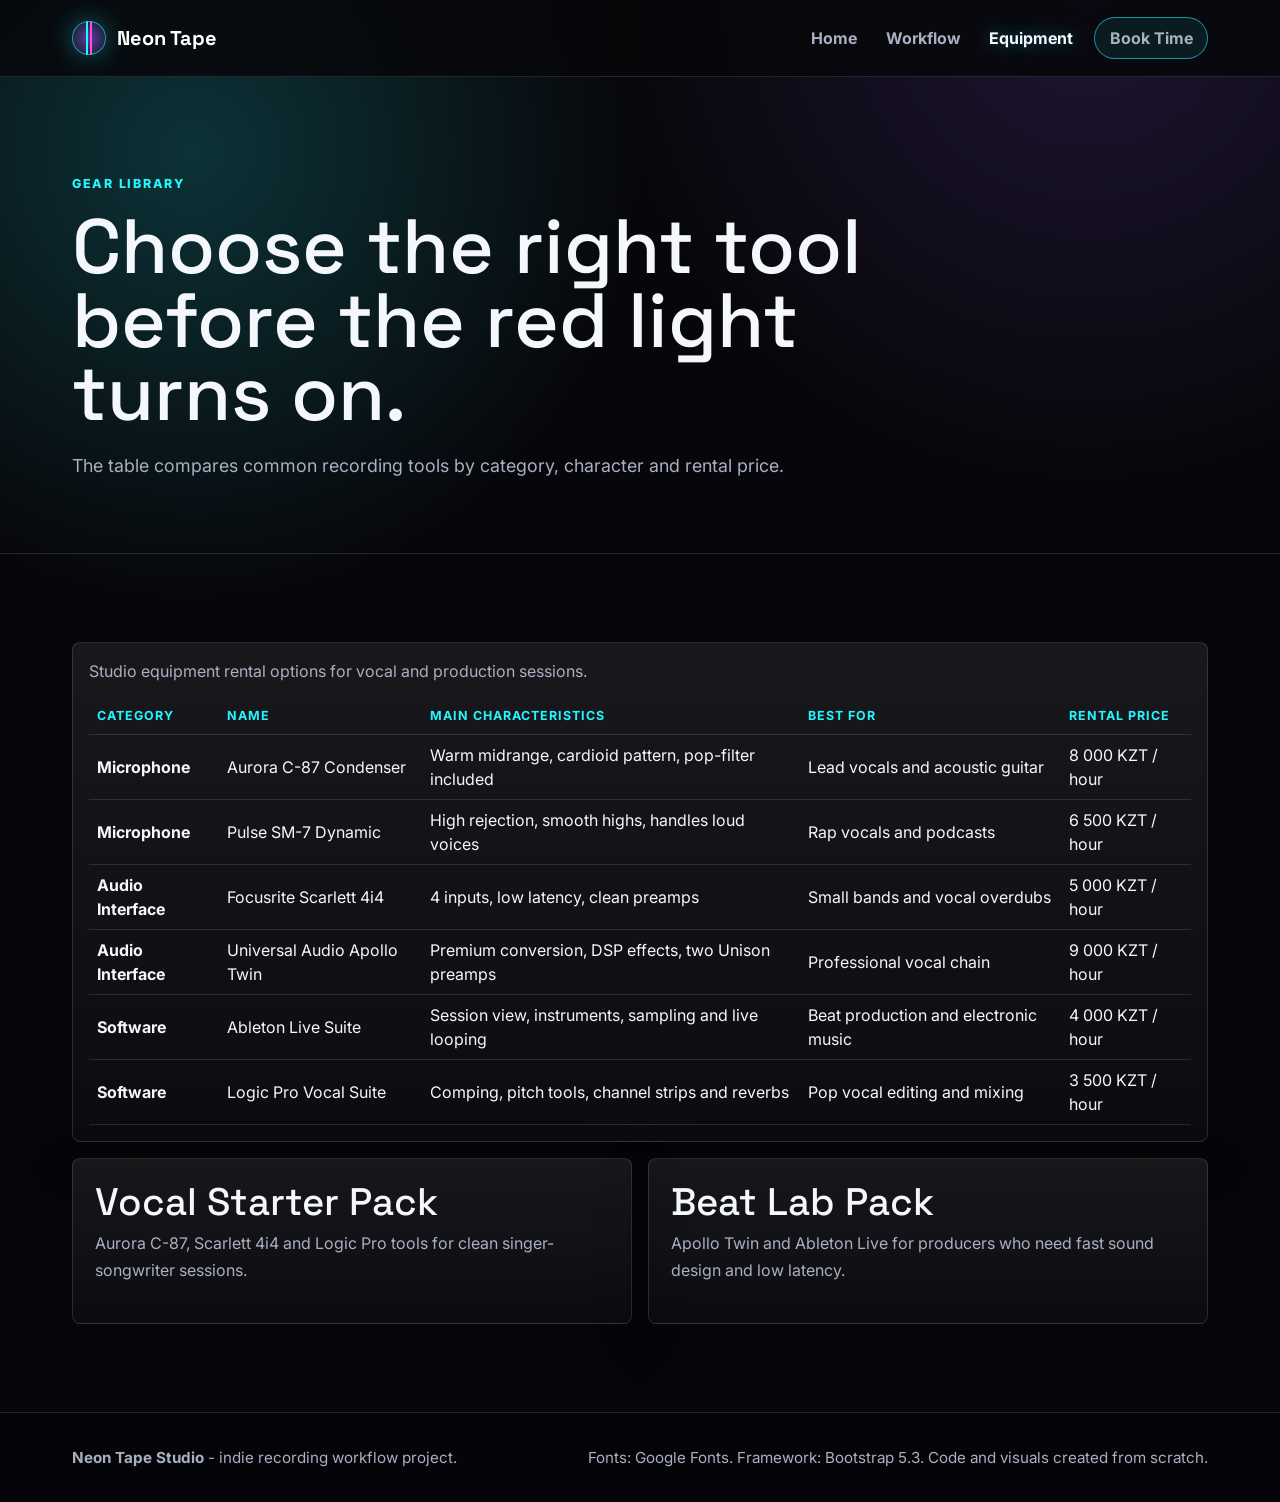
==== equipment.html @ 38cf39bc "Initial midterm website" ====
﻿<!doctype html>
<html lang="en">
<head>
  <!-- Equipment page metadata: the title helps users and browser tabs identify the page. -->
  <meta charset="utf-8">
  <meta name="viewport" content="width=device-width, initial-scale=1">
  <meta name="description" content="Compare microphones, audio interfaces and software rentals at Neon Tape Studio.">
  <title>Equipment | Neon Tape Studio</title>
  <link rel="preconnect" href="https://fonts.googleapis.com">
  <link rel="preconnect" href="https://fonts.gstatic.com" crossorigin>
  <link href="https://fonts.googleapis.com/css2?family=Inter:wght@400;500;600;700;800&family=Space+Grotesk:wght@500;600;700&display=swap" rel="stylesheet">
  <link href="https://cdn.jsdelivr.net/npm/bootstrap@5.3.3/dist/css/bootstrap.min.css" rel="stylesheet">
  <link rel="stylesheet" href="style.css">
</head>
<body>
  <!-- Shared navigation: repeated manually to meet the static-site requirement. -->
  <header class="site-header">
    <nav class="navbar navbar-expand-lg navbar-dark" aria-label="Main navigation">
      <div class="container">
        <a class="navbar-brand brand-mark" href="index.html">
          <span class="brand-icon" aria-hidden="true"></span>
          <span>Neon Tape</span>
        </a>
        <button class="navbar-toggler" type="button" data-bs-toggle="collapse" data-bs-target="#mainNavigation" aria-controls="mainNavigation" aria-expanded="false" aria-label="Toggle navigation">
          <span class="navbar-toggler-icon"></span>
        </button>
        <div class="collapse navbar-collapse" id="mainNavigation">
          <ul class="navbar-nav ms-auto align-items-lg-center">
            <li class="nav-item"><a class="nav-link" href="index.html">Home</a></li>
            <li class="nav-item"><a class="nav-link" href="workflow.html">Workflow</a></li>
            <li class="nav-item"><a class="nav-link active" aria-current="page" href="equipment.html">Equipment</a></li>
            <li class="nav-item"><a class="nav-link nav-cta" href="booking.html">Book Time</a></li>
          </ul>
        </div>
      </div>
    </nav>
  </header>

  <main>
    <!-- Page hero summarizes what the comparison table is for. -->
    <section class="page-hero">
      <div class="container">
        <p class="eyebrow">Gear library</p>
        <h1>Choose the right tool before the red light turns on.</h1>
        <p class="page-intro">The table compares common recording tools by category, character and rental price.</p>
      </div>
    </section>

    <!-- Table section: semantic table is required and fits equipment comparison naturally. -->
    <section class="section-block">
      <div class="container">
        <div class="table-card">
          <div class="table-responsive">
            <table class="table equipment-table align-middle">
              <caption>Studio equipment rental options for vocal and production sessions.</caption>
              <thead>
                <tr>
                  <th scope="col">Category</th>
                  <th scope="col">Name</th>
                  <th scope="col">Main characteristics</th>
                  <th scope="col">Best for</th>
                  <th scope="col">Rental price</th>
                </tr>
              </thead>
              <tbody>
                <tr>
                  <th scope="row">Microphone</th>
                  <td>Aurora C-87 Condenser</td>
                  <td>Warm midrange, cardioid pattern, pop-filter included</td>
                  <td>Lead vocals and acoustic guitar</td>
                  <td>8 000 KZT / hour</td>
                </tr>
                <tr>
                  <th scope="row">Microphone</th>
                  <td>Pulse SM-7 Dynamic</td>
                  <td>High rejection, smooth highs, handles loud voices</td>
                  <td>Rap vocals and podcasts</td>
                  <td>6 500 KZT / hour</td>
                </tr>
                <tr>
                  <th scope="row">Audio Interface</th>
                  <td>Focusrite Scarlett 4i4</td>
                  <td>4 inputs, low latency, clean preamps</td>
                  <td>Small bands and vocal overdubs</td>
                  <td>5 000 KZT / hour</td>
                </tr>
                <tr>
                  <th scope="row">Audio Interface</th>
                  <td>Universal Audio Apollo Twin</td>
                  <td>Premium conversion, DSP effects, two Unison preamps</td>
                  <td>Professional vocal chain</td>
                  <td>9 000 KZT / hour</td>
                </tr>
                <tr>
                  <th scope="row">Software</th>
                  <td>Ableton Live Suite</td>
                  <td>Session view, instruments, sampling and live looping</td>
                  <td>Beat production and electronic music</td>
                  <td>4 000 KZT / hour</td>
                </tr>
                <tr>
                  <th scope="row">Software</th>
                  <td>Logic Pro Vocal Suite</td>
                  <td>Comping, pitch tools, channel strips and reverbs</td>
                  <td>Pop vocal editing and mixing</td>
                  <td>3 500 KZT / hour</td>
                </tr>
              </tbody>
            </table>
          </div>
        </div>

        <!-- Supporting cards use Flexbox to show package suggestions under the table. -->
        <div class="gear-packages">
          <article>
            <h2>Vocal Starter Pack</h2>
            <p>Aurora C-87, Scarlett 4i4 and Logic Pro tools for clean singer-songwriter sessions.</p>
          </article>
          <article>
            <h2>Beat Lab Pack</h2>
            <p>Apollo Twin and Ableton Live for producers who need fast sound design and low latency.</p>
          </article>
        </div>
      </div>
    </section>
  </main>

  <footer class="site-footer">
    <div class="container footer-grid">
      <p><strong>Neon Tape Studio</strong> - indie recording workflow project.</p>
      <p>Fonts: Google Fonts. Framework: Bootstrap 5.3. Code and visuals created from scratch.</p>
    </div>
  </footer>

  <script src="https://cdn.jsdelivr.net/npm/bootstrap@5.3.3/dist/js/bootstrap.bundle.min.js"></script>
</body>
</html>
---- style.css ----
﻿/* =========================
   Global Design System
   ========================= */

/* CSS variables make the color palette reusable and easy to explain during defense. */
:root {
  --bg: #07070b;
  --surface: #11121a;
  --surface-soft: #171925;
  --line: rgba(255, 255, 255, 0.12);
  --text: #f4f7fb;
  --muted: #a8b0c2;
  --cyan: #24f6ff;
  --violet: #9b5cff;
  --pink: #ff4fd8;
  --success: #7cffc4;
  --shadow: 0 24px 70px rgba(0, 0, 0, 0.45);
  --radius: 8px;
}

/* Border-box prevents padding and borders from causing unexpected horizontal overflow. */
* {
  box-sizing: border-box;
}

html {
  scroll-behavior: smooth;
}

body {
  margin: 0;
  overflow-x: hidden;
  color: var(--text);
  font-family: "Inter", Arial, sans-serif;
  background:
    radial-gradient(circle at 15% 10%, rgba(36, 246, 255, 0.18), transparent 28rem),
    radial-gradient(circle at 85% 0%, rgba(155, 92, 255, 0.16), transparent 30rem),
    var(--bg);
}

img,
svg {
  max-width: 100%;
}

a {
  color: inherit;
}

p {
  color: var(--muted);
  line-height: 1.7;
}

h1,
h2,
h3,
.navbar-brand {
  font-family: "Space Grotesk", Arial, sans-serif;
}

h1 {
  font-size: clamp(2.45rem, 6vw, 5.35rem);
  line-height: 0.96;
  max-width: 920px;
}

h2 {
  font-size: clamp(1.8rem, 3vw, 3rem);
  line-height: 1.05;
}

h3 {
  font-size: 1.18rem;
}

/* =========================
   Shared Header and Footer
   ========================= */

/* Sticky translucent header creates a modern studio-app feeling and keeps navigation available. */
.site-header {
  position: sticky;
  top: 0;
  z-index: 20;
  border-bottom: 1px solid var(--line);
  background: rgba(7, 7, 11, 0.86);
  backdrop-filter: blur(18px);
}

.navbar {
  padding: 1rem 0;
}

.brand-mark {
  display: inline-flex;
  align-items: center;
  gap: 0.7rem;
  font-weight: 700;
  letter-spacing: 0;
}

/* Small animated-looking brand symbol made from CSS instead of an image template. */
.brand-icon {
  width: 2.1rem;
  height: 2.1rem;
  border: 1px solid rgba(36, 246, 255, 0.55);
  border-radius: 50%;
  background:
    linear-gradient(90deg, transparent 42%, var(--cyan) 42% 48%, transparent 48% 52%, var(--pink) 52% 58%, transparent 58%),
    radial-gradient(circle, rgba(155, 92, 255, 0.6), rgba(36, 246, 255, 0.08));
  box-shadow: 0 0 26px rgba(36, 246, 255, 0.35);
}

.navbar-dark .navbar-nav .nav-link {
  color: var(--muted);
  font-weight: 700;
  padding-inline: 0.9rem;
  transition: color 0.2s ease, text-shadow 0.2s ease;
}

.navbar-dark .navbar-nav .nav-link:hover,
.navbar-dark .navbar-nav .nav-link.active {
  color: var(--text);
  text-shadow: 0 0 18px rgba(36, 246, 255, 0.45);
}

/* CTA link customizes Bootstrap nav styling so it does not look default. */
.nav-cta {
  margin-left: 0.4rem;
  border: 1px solid rgba(36, 246, 255, 0.55);
  border-radius: 999px;
  background: rgba(36, 246, 255, 0.08);
}

.site-footer {
  border-top: 1px solid var(--line);
  padding: 2rem 0;
  background: #050509;
}

.footer-grid {
  display: flex;
  justify-content: space-between;
  gap: 1rem;
  flex-wrap: wrap;
}

.footer-grid p {
  margin: 0;
  font-size: 0.95rem;
}

/* =========================
   Reusable Components
   ========================= */

.section-block {
  padding: 5.5rem 0;
}

.section-muted {
  background: rgba(255, 255, 255, 0.03);
  border-block: 1px solid var(--line);
}

.section-heading {
  max-width: 760px;
  margin-bottom: 2.25rem;
}

.eyebrow {
  margin-bottom: 1rem;
  color: var(--cyan);
  font-size: 0.78rem;
  font-weight: 800;
  letter-spacing: 0.14em;
  text-transform: uppercase;
}

.lead-copy,
.hero-text,
.page-intro {
  font-size: 1.12rem;
}

/* Buttons start from Bootstrap classes but receive a custom neon identity here. */
.btn-neon,
.btn-ghost {
  border-radius: 999px;
  font-weight: 800;
  transition: transform 0.22s ease, box-shadow 0.22s ease, border-color 0.22s ease;
}

.btn-neon {
  border: 0;
  color: #050509;
  background: linear-gradient(135deg, var(--cyan), var(--violet));
  box-shadow: 0 16px 40px rgba(36, 246, 255, 0.18);
}

.btn-ghost {
  border: 1px solid rgba(255, 255, 255, 0.22);
  color: var(--text);
  background: rgba(255, 255, 255, 0.05);
}

.btn-neon:hover,
.btn-ghost:hover {
  transform: translateY(-3px);
  border-color: rgba(36, 246, 255, 0.75);
  box-shadow: 0 20px 48px rgba(155, 92, 255, 0.28);
}

/* =========================
   Home Page
   ========================= */

.hero-section {
  min-height: calc(100vh - 74px);
  display: flex;
  align-items: center;
  padding: 5rem 0 4rem;
}

.hero-text {
  max-width: 680px;
  margin: 1.5rem 0 2rem;
}

/* Studio console is the memorable visual solution: a custom CSS illustration, not a template. */
.studio-console {
  position: relative;
  padding: 1.2rem;
  border: 1px solid rgba(255, 255, 255, 0.14);
  border-radius: var(--radius);
  background:
    linear-gradient(145deg, rgba(255, 255, 255, 0.08), rgba(255, 255, 255, 0.02)),
    #10121b;
  box-shadow: var(--shadow), inset 0 0 0 1px rgba(36, 246, 255, 0.08);
}

.console-top {
  display: grid;
  grid-template-columns: repeat(4, 1fr);
  gap: 0.7rem;
  margin-bottom: 1rem;
}

.console-top span {
  height: 4.2rem;
  border-radius: 6px;
  background:
    linear-gradient(180deg, rgba(36, 246, 255, 0.3), rgba(155, 92, 255, 0.08)),
    repeating-linear-gradient(90deg, transparent 0 12px, rgba(255, 255, 255, 0.1) 12px 13px);
}

.waveform {
  display: flex;
  align-items: center;
  justify-content: center;
  gap: 0.55rem;
  min-height: 9rem;
  margin-bottom: 1rem;
  border: 1px solid var(--line);
  border-radius: var(--radius);
  background: rgba(0, 0, 0, 0.2);
}

.waveform i {
  width: 0.7rem;
  border-radius: 999px;
  background: linear-gradient(180deg, var(--cyan), var(--pink));
  box-shadow: 0 0 24px rgba(36, 246, 255, 0.42);
}

/* Different heights make the static waveform feel musical and less repetitive. */
.waveform i:nth-child(1) { height: 3rem; }
.waveform i:nth-child(2) { height: 6rem; }
.waveform i:nth-child(3) { height: 4.5rem; }
.waveform i:nth-child(4) { height: 7.5rem; }
.waveform i:nth-child(5) { height: 5rem; }
.waveform i:nth-child(6) { height: 8rem; }
.waveform i:nth-child(7) { height: 4rem; }
.waveform i:nth-child(8) { height: 6.5rem; }

.fader-grid {
  display: grid;
  grid-template-columns: repeat(6, 1fr);
  gap: 0.7rem;
}

.fader-grid span {
  height: 8rem;
  border-radius: 999px;
  background:
    linear-gradient(180deg, transparent 15%, rgba(255, 255, 255, 0.14) 15% 85%, transparent 85%),
    radial-gradient(circle at center 62%, var(--cyan) 0 0.45rem, transparent 0.5rem);
}

.console-label {
  margin: 1rem 0 0;
  color: var(--success);
  font-weight: 800;
}

.feature-card,
.workflow-card,
.booking-form,
.booking-panel,
.table-card,
.gear-packages article {
  border: 1px solid var(--line);
  border-radius: var(--radius);
  background: linear-gradient(180deg, rgba(255, 255, 255, 0.075), rgba(255, 255, 255, 0.025));
  box-shadow: 0 18px 55px rgba(0, 0, 0, 0.24);
}

.feature-card {
  min-height: 100%;
  padding: 1.5rem;
  transition: transform 0.22s ease, border-color 0.22s ease;
}

.feature-card:hover {
  transform: translateY(-6px);
  border-color: rgba(36, 246, 255, 0.6);
}

.feature-number {
  display: inline-block;
  margin-bottom: 2rem;
  color: var(--pink);
  font-weight: 800;
}

/* =========================
   Inner Page Hero
   ========================= */

.page-hero {
  padding: 6rem 0 3.5rem;
  border-bottom: 1px solid var(--line);
}

.page-intro {
  max-width: 720px;
  margin-top: 1.25rem;
}

/* =========================
   Workflow Page
   ========================= */

/* CSS Grid creates a responsive timeline without changing HTML order. */
.workflow-grid {
  display: grid;
  grid-template-columns: repeat(6, 1fr);
  gap: 1rem;
}

.workflow-card {
  grid-column: span 3;
  padding: 1.5rem;
  transition: transform 0.22s ease, border-color 0.22s ease;
}

.workflow-card-wide {
  grid-column: span 6;
}

.workflow-card:hover {
  transform: translateY(-5px);
  border-color: rgba(155, 92, 255, 0.7);
}

.step-tag {
  display: inline-flex;
  margin-bottom: 1rem;
  padding: 0.35rem 0.7rem;
  border: 1px solid rgba(36, 246, 255, 0.38);
  border-radius: 999px;
  color: var(--cyan);
  font-size: 0.78rem;
  font-weight: 800;
}

.workflow-card ul,
.booking-panel ul {
  margin: 1rem 0 0;
  padding-left: 1.2rem;
  color: var(--muted);
  line-height: 1.8;
}

/* =========================
   Equipment Page
   ========================= */

.table-card {
  padding: 1rem;
}

.equipment-table {
  margin: 0;
  color: var(--text);
  --bs-table-bg: transparent;
  --bs-table-color: var(--text);
  --bs-table-border-color: rgba(255, 255, 255, 0.12);
  --bs-table-striped-bg: rgba(255, 255, 255, 0.04);
}

.equipment-table caption {
  caption-side: top;
  color: var(--muted);
  padding: 0 0 1rem;
}

.equipment-table thead th {
  color: var(--cyan);
  text-transform: uppercase;
  font-size: 0.78rem;
  letter-spacing: 0.08em;
}

.equipment-table tbody tr:hover {
  background: rgba(36, 246, 255, 0.06);
}

.gear-packages {
  display: flex;
  gap: 1rem;
  margin-top: 1rem;
}

.gear-packages article {
  flex: 1;
  padding: 1.4rem;
}

/* =========================
   Booking Page
   ========================= */

.booking-form,
.booking-panel {
  padding: 1.5rem;
}

.form-label {
  color: var(--text);
  font-weight: 800;
}

/* Bootstrap form fields are restyled to match the neon studio palette. */
.form-control,
.form-select {
  border: 1px solid rgba(255, 255, 255, 0.16);
  color: var(--text);
  background-color: rgba(0, 0, 0, 0.24);
}

.form-control:focus,
.form-select:focus {
  border-color: var(--cyan);
  color: var(--text);
  background-color: rgba(0, 0, 0, 0.36);
  box-shadow: 0 0 0 0.25rem rgba(36, 246, 255, 0.12);
}

.form-control::placeholder {
  color: rgba(168, 176, 194, 0.72);
}

.booking-panel {
  position: sticky;
  top: 6.5rem;
}

/* =========================
   Custom Media Queries
   ========================= */

/* Tablet breakpoint: reduces spacing and keeps cards readable at 768px. */
@media (max-width: 991.98px) {
  .navbar-nav {
    padding-top: 1rem;
  }

  .nav-cta {
    display: inline-block;
    margin: 0.4rem 0 0;
  }

  .hero-section {
    min-height: auto;
    padding-top: 4rem;
  }

  .workflow-card,
  .workflow-card-wide {
    grid-column: span 6;
  }

  .booking-panel {
    position: static;
  }
}

/* Mobile breakpoint: tuned for 375px screens with no horizontal scrolling. */
@media (max-width: 575.98px) {
  .section-block {
    padding: 3.5rem 0;
  }

  .page-hero {
    padding: 4rem 0 2.5rem;
  }

  .hero-actions .btn {
    width: 100%;
  }

  .console-top {
    grid-template-columns: repeat(2, 1fr);
  }

  .fader-grid {
    grid-template-columns: repeat(3, 1fr);
  }

  .gear-packages,
  .footer-grid {
    flex-direction: column;
  }

  .booking-form,
  .booking-panel,
  .workflow-card,
  .feature-card {
    padding: 1.15rem;
  }
}

/* Wide desktop breakpoint: keeps long lines elegant at 1280px and larger. */
@media (min-width: 1200px) {
  .container {
    max-width: 1160px;
  }
}
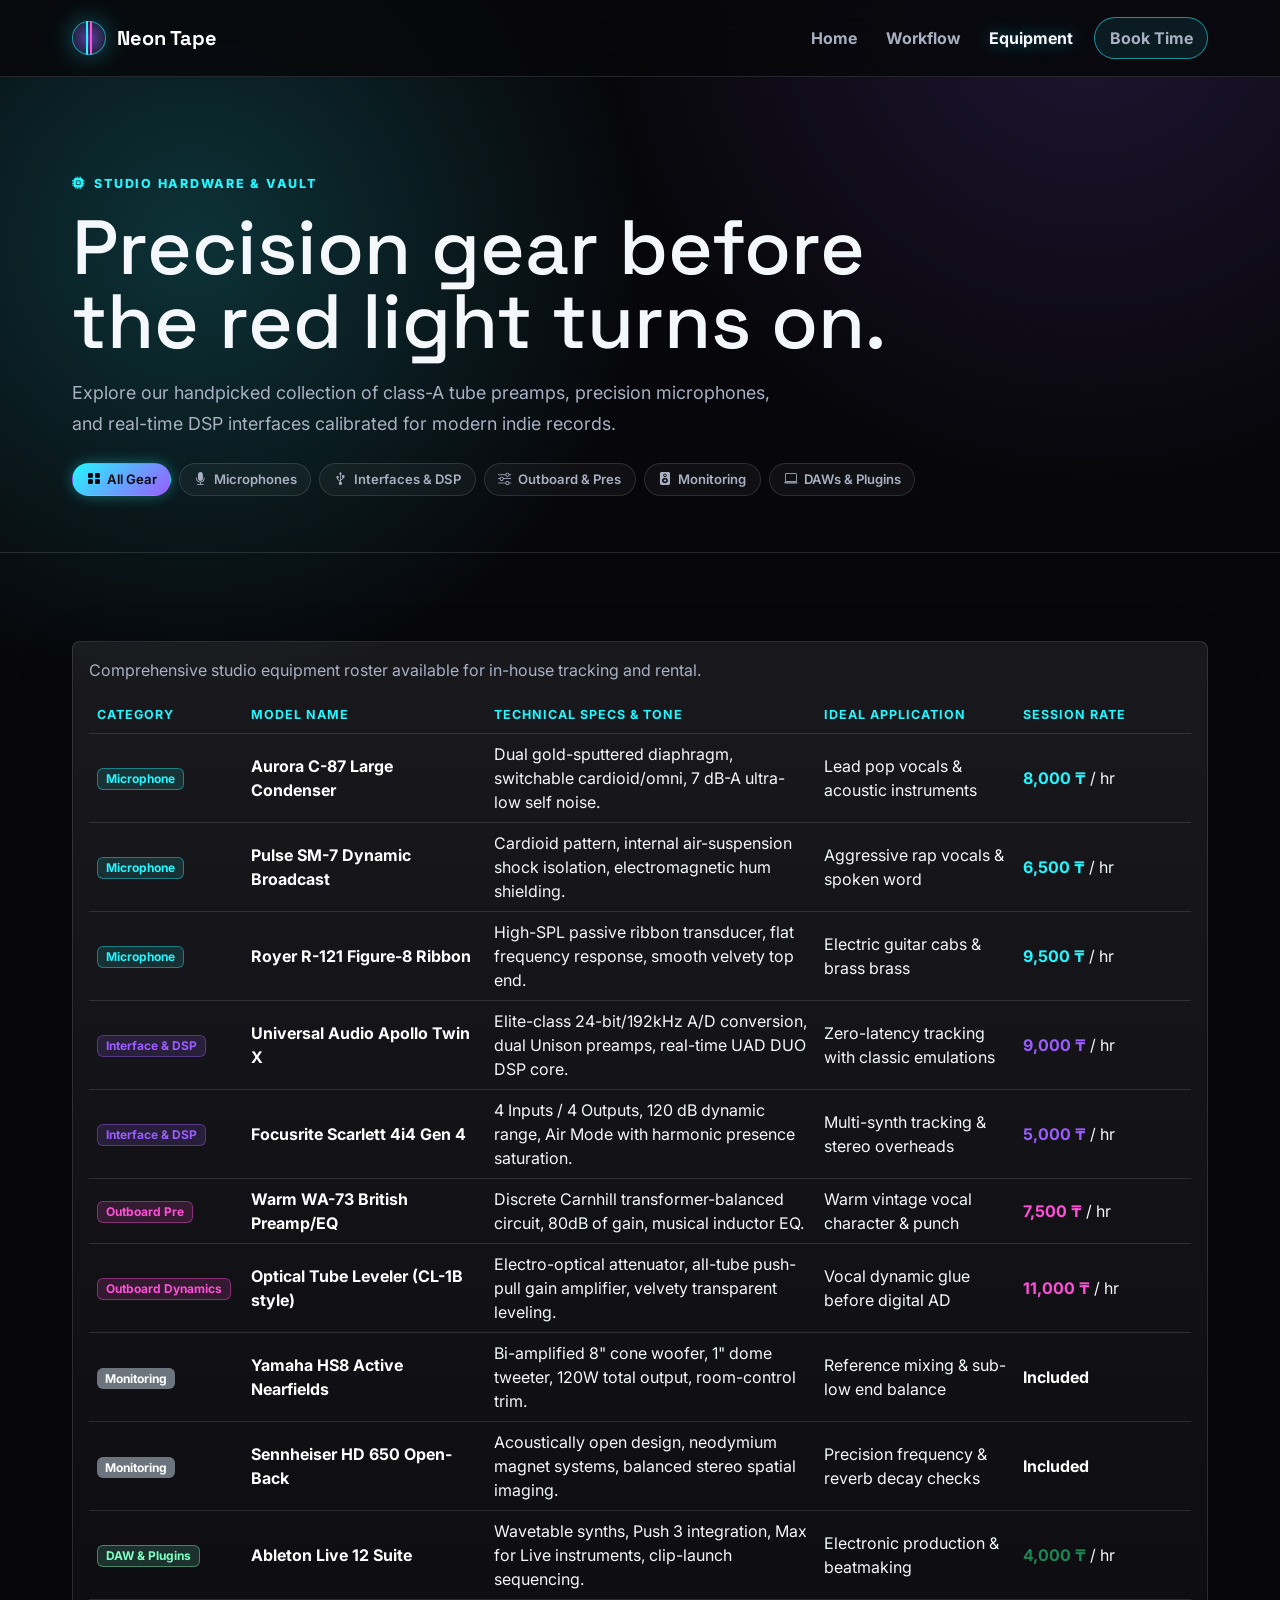
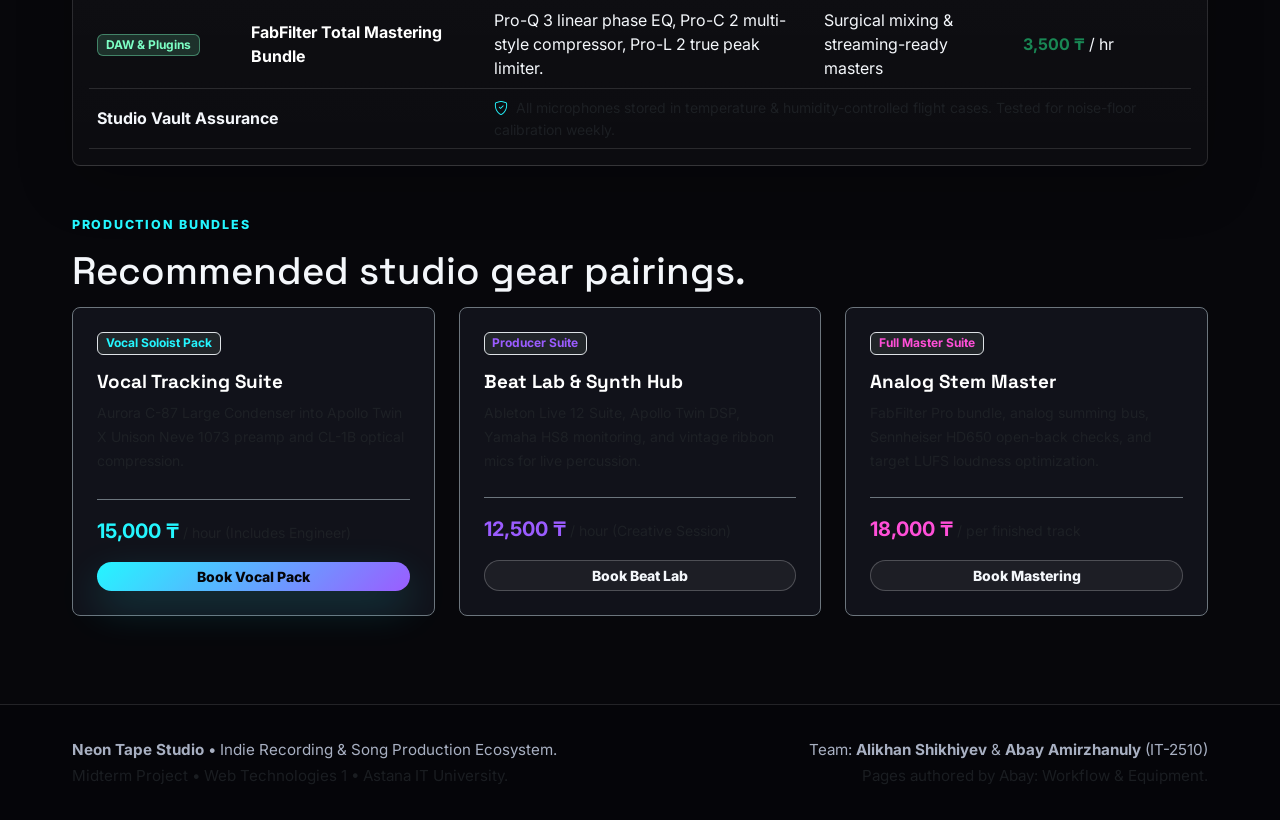
==== commit 4d4f008c: "feat(workflow, equipment): complete recording workflow pipeline, equipment vault, and category filte" ====
--- a/equipment.html
+++ b/equipment.html
@@ -1,19 +1,29 @@
-﻿<!doctype html>
+<!doctype html>
 <html lang="en">
 <head>
-  <!-- Equipment page metadata: the title helps users and browser tabs identify the page. -->
+  <!-- Equipment page metadata -->
   <meta charset="utf-8">
   <meta name="viewport" content="width=device-width, initial-scale=1">
-  <meta name="description" content="Compare microphones, audio interfaces and software rentals at Neon Tape Studio.">
-  <title>Equipment | Neon Tape Studio</title>
+  <meta name="description" content="Compare studio microphones, analog preamps, DSP audio interfaces and software DAWs at Neon Tape Studio.">
+  <title>Equipment &amp; Hardware Vault | Neon Tape Studio</title>
+  
+  <!-- Google Fonts: Space Grotesk & Inter -->
   <link rel="preconnect" href="https://fonts.googleapis.com">
   <link rel="preconnect" href="https://fonts.gstatic.com" crossorigin>
   <link href="https://fonts.googleapis.com/css2?family=Inter:wght@400;500;600;700;800&family=Space+Grotesk:wght@500;600;700&display=swap" rel="stylesheet">
+  
+  <!-- Bootstrap 5.3 CDN -->
   <link href="https://cdn.jsdelivr.net/npm/bootstrap@5.3.3/dist/css/bootstrap.min.css" rel="stylesheet">
+  
+  <!-- Bootstrap Icons CDN -->
+  <link rel="stylesheet" href="https://cdn.jsdelivr.net/npm/bootstrap-icons@1.11.3/font/bootstrap-icons.min.css">
+  
+  <!-- One shared custom stylesheet -->
   <link rel="stylesheet" href="style.css">
 </head>
 <body>
-  <!-- Shared navigation: repeated manually to meet the static-site requirement. -->
+
+  <!-- Shared navigation -->
   <header class="site-header">
     <nav class="navbar navbar-expand-lg navbar-dark" aria-label="Main navigation">
       <div class="container">
@@ -37,101 +47,245 @@
   </header>
 
   <main>
-    <!-- Page hero summarizes what the comparison table is for. -->
+    <!-- Page hero -->
     <section class="page-hero">
       <div class="container">
-        <p class="eyebrow">Gear library</p>
-        <h1>Choose the right tool before the red light turns on.</h1>
-        <p class="page-intro">The table compares common recording tools by category, character and rental price.</p>
+        <p class="eyebrow"><i class="bi bi-cpu-fill me-1"></i> Studio Hardware &amp; Vault</p>
+        <h1>Precision gear before the red light turns on.</h1>
+        <p class="page-intro">
+          Explore our handpicked collection of class-A tube preamps, precision microphones, and real-time DSP interfaces calibrated for modern indie records.
+        </p>
+
+        <!-- Category Filter Pills (Interactive JS Filter) -->
+        <div class="filter-toolbar mt-4 d-flex gap-2 flex-wrap" role="toolbar" aria-label="Equipment filter categories">
+          <button type="button" class="btn btn-sm btn-filter active" onclick="filterGear('all', this)"><i class="bi bi-grid-fill me-1"></i> All Gear</button>
+          <button type="button" class="btn btn-sm btn-filter" onclick="filterGear('mic', this)"><i class="bi bi-mic-fill me-1"></i> Microphones</button>
+          <button type="button" class="btn btn-sm btn-filter" onclick="filterGear('interface', this)"><i class="bi bi-usb-symbol me-1"></i> Interfaces &amp; DSP</button>
+          <button type="button" class="btn btn-sm btn-filter" onclick="filterGear('outboard', this)"><i class="bi bi-sliders me-1"></i> Outboard &amp; Pres</button>
+          <button type="button" class="btn btn-sm btn-filter" onclick="filterGear('monitors', this)"><i class="bi bi-speaker-fill me-1"></i> Monitoring</button>
+          <button type="button" class="btn btn-sm btn-filter" onclick="filterGear('daw', this)"><i class="bi bi-laptop me-1"></i> DAWs &amp; Plugins</button>
+        </div>
       </div>
     </section>
 
-    <!-- Table section: semantic table is required and fits equipment comparison naturally. -->
+    <!-- Equipment Table Section (Semantic HTML5 Table) -->
     <section class="section-block">
       <div class="container">
         <div class="table-card">
           <div class="table-responsive">
-            <table class="table equipment-table align-middle">
-              <caption>Studio equipment rental options for vocal and production sessions.</caption>
+            <table class="table equipment-table align-middle" id="gearTable">
+              <caption>Comprehensive studio equipment roster available for in-house tracking and rental.</caption>
               <thead>
                 <tr>
-                  <th scope="col">Category</th>
-                  <th scope="col">Name</th>
-                  <th scope="col">Main characteristics</th>
-                  <th scope="col">Best for</th>
-                  <th scope="col">Rental price</th>
+                  <th scope="col" style="width: 14%;">Category</th>
+                  <th scope="col" style="width: 22%;">Model Name</th>
+                  <th scope="col" style="width: 30%;">Technical Specs &amp; Tone</th>
+                  <th scope="col" style="width: 18%;">Ideal Application</th>
+                  <th scope="col" style="width: 16%;">Session Rate</th>
                 </tr>
               </thead>
               <tbody>
+                <!-- Row 1: Mic -->
+                <tr data-category="mic">
+                  <th scope="row"><span class="badge badge-neon">Microphone</span></th>
+                  <td class="fw-bold text-white">Aurora C-87 Large Condenser</td>
+                  <td>Dual gold-sputtered diaphragm, switchable cardioid/omni, 7 dB-A ultra-low self noise.</td>
+                  <td>Lead pop vocals &amp; acoustic instruments</td>
+                  <td><span class="text-cyan fw-bold">8,000 ₸</span> / hr</td>
+                </tr>
+
+                <!-- Row 2: Mic -->
+                <tr data-category="mic">
+                  <th scope="row"><span class="badge badge-neon">Microphone</span></th>
+                  <td class="fw-bold text-white">Pulse SM-7 Dynamic Broadcast</td>
+                  <td>Cardioid pattern, internal air-suspension shock isolation, electromagnetic hum shielding.</td>
+                  <td>Aggressive rap vocals &amp; spoken word</td>
+                  <td><span class="text-cyan fw-bold">6,500 ₸</span> / hr</td>
+                </tr>
+
+                <!-- Row 3: Mic -->
+                <tr data-category="mic">
+                  <th scope="row"><span class="badge badge-neon">Microphone</span></th>
+                  <td class="fw-bold text-white">Royer R-121 Figure-8 Ribbon</td>
+                  <td>High-SPL passive ribbon transducer, flat frequency response, smooth velvety top end.</td>
+                  <td>Electric guitar cabs &amp; brass brass</td>
+                  <td><span class="text-cyan fw-bold">9,500 ₸</span> / hr</td>
+                </tr>
+
+                <!-- Row 4: Interface -->
+                <tr data-category="interface">
+                  <th scope="row"><span class="badge badge-violet">Interface &amp; DSP</span></th>
+                  <td class="fw-bold text-white">Universal Audio Apollo Twin X</td>
+                  <td>Elite-class 24-bit/192kHz A/D conversion, dual Unison preamps, real-time UAD DUO DSP core.</td>
+                  <td>Zero-latency tracking with classic emulations</td>
+                  <td><span class="text-violet fw-bold">9,000 ₸</span> / hr</td>
+                </tr>
+
+                <!-- Row 5: Interface -->
+                <tr data-category="interface">
+                  <th scope="row"><span class="badge badge-violet">Interface &amp; DSP</span></th>
+                  <td class="fw-bold text-white">Focusrite Scarlett 4i4 Gen 4</td>
+                  <td>4 Inputs / 4 Outputs, 120 dB dynamic range, Air Mode with harmonic presence saturation.</td>
+                  <td>Multi-synth tracking &amp; stereo overheads</td>
+                  <td><span class="text-violet fw-bold">5,000 ₸</span> / hr</td>
+                </tr>
+
+                <!-- Row 6: Outboard -->
+                <tr data-category="outboard">
+                  <th scope="row"><span class="badge badge-pink">Outboard Pre</span></th>
+                  <td class="fw-bold text-white">Warm WA-73 British Preamp/EQ</td>
+                  <td>Discrete Carnhill transformer-balanced circuit, 80dB of gain, musical inductor EQ.</td>
+                  <td>Warm vintage vocal character &amp; punch</td>
+                  <td><span class="text-pink fw-bold">7,500 ₸</span> / hr</td>
+                </tr>
+
+                <!-- Row 7: Outboard -->
+                <tr data-category="outboard">
+                  <th scope="row"><span class="badge badge-pink">Outboard Dynamics</span></th>
+                  <td class="fw-bold text-white">Optical Tube Leveler (CL-1B style)</td>
+                  <td>Electro-optical attenuator, all-tube push-pull gain amplifier, velvety transparent leveling.</td>
+                  <td>Vocal dynamic glue before digital AD</td>
+                  <td><span class="text-pink fw-bold">11,000 ₸</span> / hr</td>
+                </tr>
+
+                <!-- Row 8: Monitoring -->
+                <tr data-category="monitors">
+                  <th scope="row"><span class="badge bg-secondary">Monitoring</span></th>
+                  <td class="fw-bold text-white">Yamaha HS8 Active Nearfields</td>
+                  <td>Bi-amplified 8" cone woofer, 1" dome tweeter, 120W total output, room-control trim.</td>
+                  <td>Reference mixing &amp; sub-low end balance</td>
+                  <td><span class="text-white fw-bold">Included</span></td>
+                </tr>
+
+                <!-- Row 9: Monitoring -->
+                <tr data-category="monitors">
+                  <th scope="row"><span class="badge bg-secondary">Monitoring</span></th>
+                  <td class="fw-bold text-white">Sennheiser HD 650 Open-Back</td>
+                  <td>Acoustically open design, neodymium magnet systems, balanced stereo spatial imaging.</td>
+                  <td>Precision frequency &amp; reverb decay checks</td>
+                  <td><span class="text-white fw-bold">Included</span></td>
+                </tr>
+
+                <!-- Row 10: DAW -->
+                <tr data-category="daw">
+                  <th scope="row"><span class="badge badge-success">DAW &amp; Plugins</span></th>
+                  <td class="fw-bold text-white">Ableton Live 12 Suite</td>
+                  <td>Wavetable synths, Push 3 integration, Max for Live instruments, clip-launch sequencing.</td>
+                  <td>Electronic production &amp; beatmaking</td>
+                  <td><span class="text-success fw-bold">4,000 ₸</span> / hr</td>
+                </tr>
+
+                <!-- Row 11: DAW -->
+                <tr data-category="daw">
+                  <th scope="row"><span class="badge badge-success">DAW &amp; Plugins</span></th>
+                  <td class="fw-bold text-white">FabFilter Total Mastering Bundle</td>
+                  <td>Pro-Q 3 linear phase EQ, Pro-C 2 multi-style compressor, Pro-L 2 true peak limiter.</td>
+                  <td>Surgical mixing &amp; streaming-ready masters</td>
+                  <td><span class="text-success fw-bold">3,500 ₸</span> / hr</td>
+                </tr>
+              </tbody>
+              <tfoot>
                 <tr>
-                  <th scope="row">Microphone</th>
-                  <td>Aurora C-87 Condenser</td>
-                  <td>Warm midrange, cardioid pattern, pop-filter included</td>
-                  <td>Lead vocals and acoustic guitar</td>
-                  <td>8 000 KZT / hour</td>
-                </tr>
-                <tr>
-                  <th scope="row">Microphone</th>
-                  <td>Pulse SM-7 Dynamic</td>
-                  <td>High rejection, smooth highs, handles loud voices</td>
-                  <td>Rap vocals and podcasts</td>
-                  <td>6 500 KZT / hour</td>
-                </tr>
-                <tr>
-                  <th scope="row">Audio Interface</th>
-                  <td>Focusrite Scarlett 4i4</td>
-                  <td>4 inputs, low latency, clean preamps</td>
-                  <td>Small bands and vocal overdubs</td>
-                  <td>5 000 KZT / hour</td>
-                </tr>
-                <tr>
-                  <th scope="row">Audio Interface</th>
-                  <td>Universal Audio Apollo Twin</td>
-                  <td>Premium conversion, DSP effects, two Unison preamps</td>
-                  <td>Professional vocal chain</td>
-                  <td>9 000 KZT / hour</td>
-                </tr>
-                <tr>
-                  <th scope="row">Software</th>
-                  <td>Ableton Live Suite</td>
-                  <td>Session view, instruments, sampling and live looping</td>
-                  <td>Beat production and electronic music</td>
-                  <td>4 000 KZT / hour</td>
-                </tr>
-                <tr>
-                  <th scope="row">Software</th>
-                  <td>Logic Pro Vocal Suite</td>
-                  <td>Comping, pitch tools, channel strips and reverbs</td>
-                  <td>Pop vocal editing and mixing</td>
-                  <td>3 500 KZT / hour</td>
-                </tr>
-              </tbody>
+                  <th scope="row" colspan="2">Studio Vault Assurance</th>
+                  <td colspan="3" class="small text-muted">
+                    <i class="bi bi-shield-check text-cyan me-1"></i> All microphones stored in temperature &amp; humidity-controlled flight cases. Tested for noise-floor calibration weekly.
+                  </td>
+                </tr>
+              </tfoot>
             </table>
           </div>
         </div>
 
-        <!-- Supporting cards use Flexbox to show package suggestions under the table. -->
-        <div class="gear-packages">
-          <article>
-            <h2>Vocal Starter Pack</h2>
-            <p>Aurora C-87, Scarlett 4i4 and Logic Pro tools for clean singer-songwriter sessions.</p>
-          </article>
-          <article>
-            <h2>Beat Lab Pack</h2>
-            <p>Apollo Twin and Ableton Live for producers who need fast sound design and low latency.</p>
-          </article>
-        </div>
+        <!-- Curated Session Packages (Flexbox Grid) -->
+        <div class="section-heading mt-5 mb-3">
+          <p class="eyebrow">Production Bundles</p>
+          <h2>Recommended studio gear pairings.</h2>
+        </div>
+
+        <div class="row g-4 gear-bundles">
+          
+          <div class="col-12 col-md-4">
+            <article class="p-4 rounded-3 h-100 border border-secondary bg-surface d-flex flex-column">
+              <span class="badge bg-dark border border-cyan text-cyan w-fit mb-3">Vocal Soloist Pack</span>
+              <h3 class="fw-bold text-white mb-2">Vocal Tracking Suite</h3>
+              <p class="small text-muted mb-4 flex-grow-1">
+                Aurora C-87 Large Condenser into Apollo Twin X Unison Neve 1073 preamp and CL-1B optical compression.
+              </p>
+              <div class="border-top border-secondary pt-3 mt-auto">
+                <span class="fs-5 fw-bold text-cyan">15,000 ₸</span> <small class="text-muted">/ hour (Includes Engineer)</small>
+                <a href="booking.html" class="btn btn-sm btn-neon w-100 mt-3">Book Vocal Pack</a>
+              </div>
+            </article>
+          </div>
+
+          <div class="col-12 col-md-4">
+            <article class="p-4 rounded-3 h-100 border border-secondary bg-surface d-flex flex-column">
+              <span class="badge bg-dark border border-violet text-violet w-fit mb-3">Producer Suite</span>
+              <h3 class="fw-bold text-white mb-2">Beat Lab &amp; Synth Hub</h3>
+              <p class="small text-muted mb-4 flex-grow-1">
+                Ableton Live 12 Suite, Apollo Twin DSP, Yamaha HS8 monitoring, and vintage ribbon mics for live percussion.
+              </p>
+              <div class="border-top border-secondary pt-3 mt-auto">
+                <span class="fs-5 fw-bold text-violet">12,500 ₸</span> <small class="text-muted">/ hour (Creative Session)</small>
+                <a href="booking.html" class="btn btn-sm btn-ghost w-100 mt-3">Book Beat Lab</a>
+              </div>
+            </article>
+          </div>
+
+          <div class="col-12 col-md-4">
+            <article class="p-4 rounded-3 h-100 border border-secondary bg-surface d-flex flex-column">
+              <span class="badge bg-dark border border-pink text-pink w-fit mb-3">Full Master Suite</span>
+              <h3 class="fw-bold text-white mb-2">Analog Stem Master</h3>
+              <p class="small text-muted mb-4 flex-grow-1">
+                FabFilter Pro bundle, analog summing bus, Sennheiser HD650 open-back checks, and target LUFS loudness optimization.
+              </p>
+              <div class="border-top border-secondary pt-3 mt-auto">
+                <span class="fs-5 fw-bold text-pink">18,000 ₸</span> <small class="text-muted">/ per finished track</small>
+                <a href="booking.html" class="btn btn-sm btn-ghost w-100 mt-3">Book Mastering</a>
+              </div>
+            </article>
+          </div>
+
+        </div>
+
       </div>
     </section>
   </main>
 
+  <!-- Shared Footer -->
   <footer class="site-footer">
     <div class="container footer-grid">
-      <p><strong>Neon Tape Studio</strong> - indie recording workflow project.</p>
-      <p>Fonts: Google Fonts. Framework: Bootstrap 5.3. Code and visuals created from scratch.</p>
+      <div>
+        <p><strong>Neon Tape Studio</strong> &bull; Indie Recording &amp; Song Production Ecosystem.</p>
+        <p class="small text-muted">Midterm Project &bull; Web Technologies 1 &bull; Astana IT University.</p>
+      </div>
+      <div class="text-md-end">
+        <p class="small">Team: <strong>Alikhan Shikhiyev</strong> &amp; <strong>Abay Amirzhanuly</strong> (IT-2510)</p>
+        <p class="small text-muted">Pages authored by Abay: Workflow &amp; Equipment.</p>
+      </div>
     </div>
   </footer>
 
+  <!-- Bootstrap JS Bundle -->
   <script src="https://cdn.jsdelivr.net/npm/bootstrap@5.3.3/dist/js/bootstrap.bundle.min.js"></script>
+
+  <!-- Interactive Category Filter Script -->
+  <script>
+    function filterGear(category, btnElement) {
+      // Update active button state
+      document.querySelectorAll('.btn-filter').forEach(btn => btn.classList.remove('active'));
+      if (btnElement) btnElement.classList.add('active');
+
+      // Filter table rows
+      const rows = document.querySelectorAll('#gearTable tbody tr');
+      rows.forEach(row => {
+        if (category === 'all' || row.getAttribute('data-category') === category) {
+          row.style.display = '';
+        } else {
+          row.style.display = 'none';
+        }
+      });
+    }
+  </script>
 </body>
 </html>
--- a/style.css
+++ b/style.css
@@ -1,4 +1,4 @@
-﻿/* =========================
+/* =========================
    Global Design System
    ========================= */
 
@@ -548,3 +548,152 @@
     max-width: 1160px;
   }
 }
+
+/* ==========================================================================
+   Abay's Additions: Signal Flow, Gear Filters, Accordion & Badges
+   ========================================================================== */
+
+.w-fit {
+  width: fit-content;
+}
+
+.bg-surface {
+  background: var(--surface) !important;
+}
+
+/* Signal Chain Flow Bar */
+.signal-flow-bar {
+  background: rgba(17, 18, 26, 0.85);
+  border: 1px solid var(--line);
+  backdrop-filter: blur(12px);
+  gap: 0.5rem;
+}
+
+.signal-node {
+  padding: 0.4rem 0.85rem;
+  border-radius: 999px;
+  font-size: 0.82rem;
+  font-weight: 700;
+  color: var(--muted);
+  background: rgba(255, 255, 255, 0.05);
+  border: 1px solid var(--line);
+  transition: all 0.2s ease;
+}
+
+.signal-node.active {
+  color: #07070b;
+  background: var(--cyan);
+  border-color: var(--cyan);
+  box-shadow: 0 0 16px rgba(36, 246, 255, 0.4);
+}
+
+.signal-arrow {
+  color: var(--pink);
+  font-weight: bold;
+}
+
+/* Workflow Checklist */
+.workflow-checklist li {
+  margin-bottom: 0.5rem;
+  font-size: 0.92rem;
+  color: var(--muted);
+  display: flex;
+  align-items: center;
+}
+
+.text-cyan {
+  color: var(--cyan) !important;
+}
+
+.text-violet {
+  color: var(--violet) !important;
+}
+
+.text-pink {
+  color: var(--pink) !important;
+}
+
+/* Gear Category Filter Toolbar */
+.btn-filter {
+  background: rgba(255, 255, 255, 0.04);
+  color: var(--muted);
+  border: 1px solid var(--line);
+  border-radius: 999px;
+  padding: 0.35rem 0.85rem;
+  font-weight: 600;
+  font-size: 0.82rem;
+  transition: all 0.2s ease;
+}
+
+.btn-filter:hover {
+  color: var(--text);
+  border-color: rgba(36, 246, 255, 0.5);
+  background: rgba(36, 246, 255, 0.08);
+}
+
+.btn-filter.active {
+  color: #07070b;
+  background: linear-gradient(135deg, var(--cyan), var(--violet));
+  border-color: transparent;
+  box-shadow: 0 0 14px rgba(36, 246, 255, 0.35);
+}
+
+/* Badges */
+.badge-neon {
+  background: rgba(36, 246, 255, 0.12);
+  color: var(--cyan);
+  border: 1px solid rgba(36, 246, 255, 0.4);
+}
+
+.badge-violet {
+  background: rgba(155, 92, 255, 0.15);
+  color: var(--violet);
+  border: 1px solid rgba(155, 92, 255, 0.4);
+}
+
+.badge-pink {
+  background: rgba(255, 79, 216, 0.15);
+  color: var(--pink);
+  border: 1px solid rgba(255, 79, 216, 0.4);
+}
+
+.badge-success {
+  background: rgba(124, 255, 196, 0.15);
+  color: var(--success);
+  border: 1px solid rgba(124, 255, 196, 0.4);
+}
+
+/* Custom Dark Accordion */
+.custom-dark-accordion .accordion-item {
+  background: rgba(17, 18, 26, 0.7);
+  border: 1px solid var(--line);
+  border-radius: var(--radius) !important;
+  margin-bottom: 0.85rem;
+  overflow: hidden;
+}
+
+.custom-dark-accordion .accordion-button {
+  background: transparent;
+  color: var(--text);
+  font-family: 'Space Grotesk', Arial, sans-serif;
+  font-size: 1.05rem;
+  box-shadow: none;
+  padding: 1.2rem 1.4rem;
+}
+
+.custom-dark-accordion .accordion-button:not(.collapsed) {
+  color: var(--cyan);
+  background: rgba(36, 246, 255, 0.06);
+  border-bottom: 1px solid var(--line);
+}
+
+.custom-dark-accordion .accordion-button::after {
+  filter: invert(1) hue-rotate(180deg);
+}
+
+.custom-dark-accordion .accordion-body {
+  color: var(--muted);
+  line-height: 1.7;
+  padding: 1.2rem 1.4rem;
+  font-size: 0.95rem;
+}
